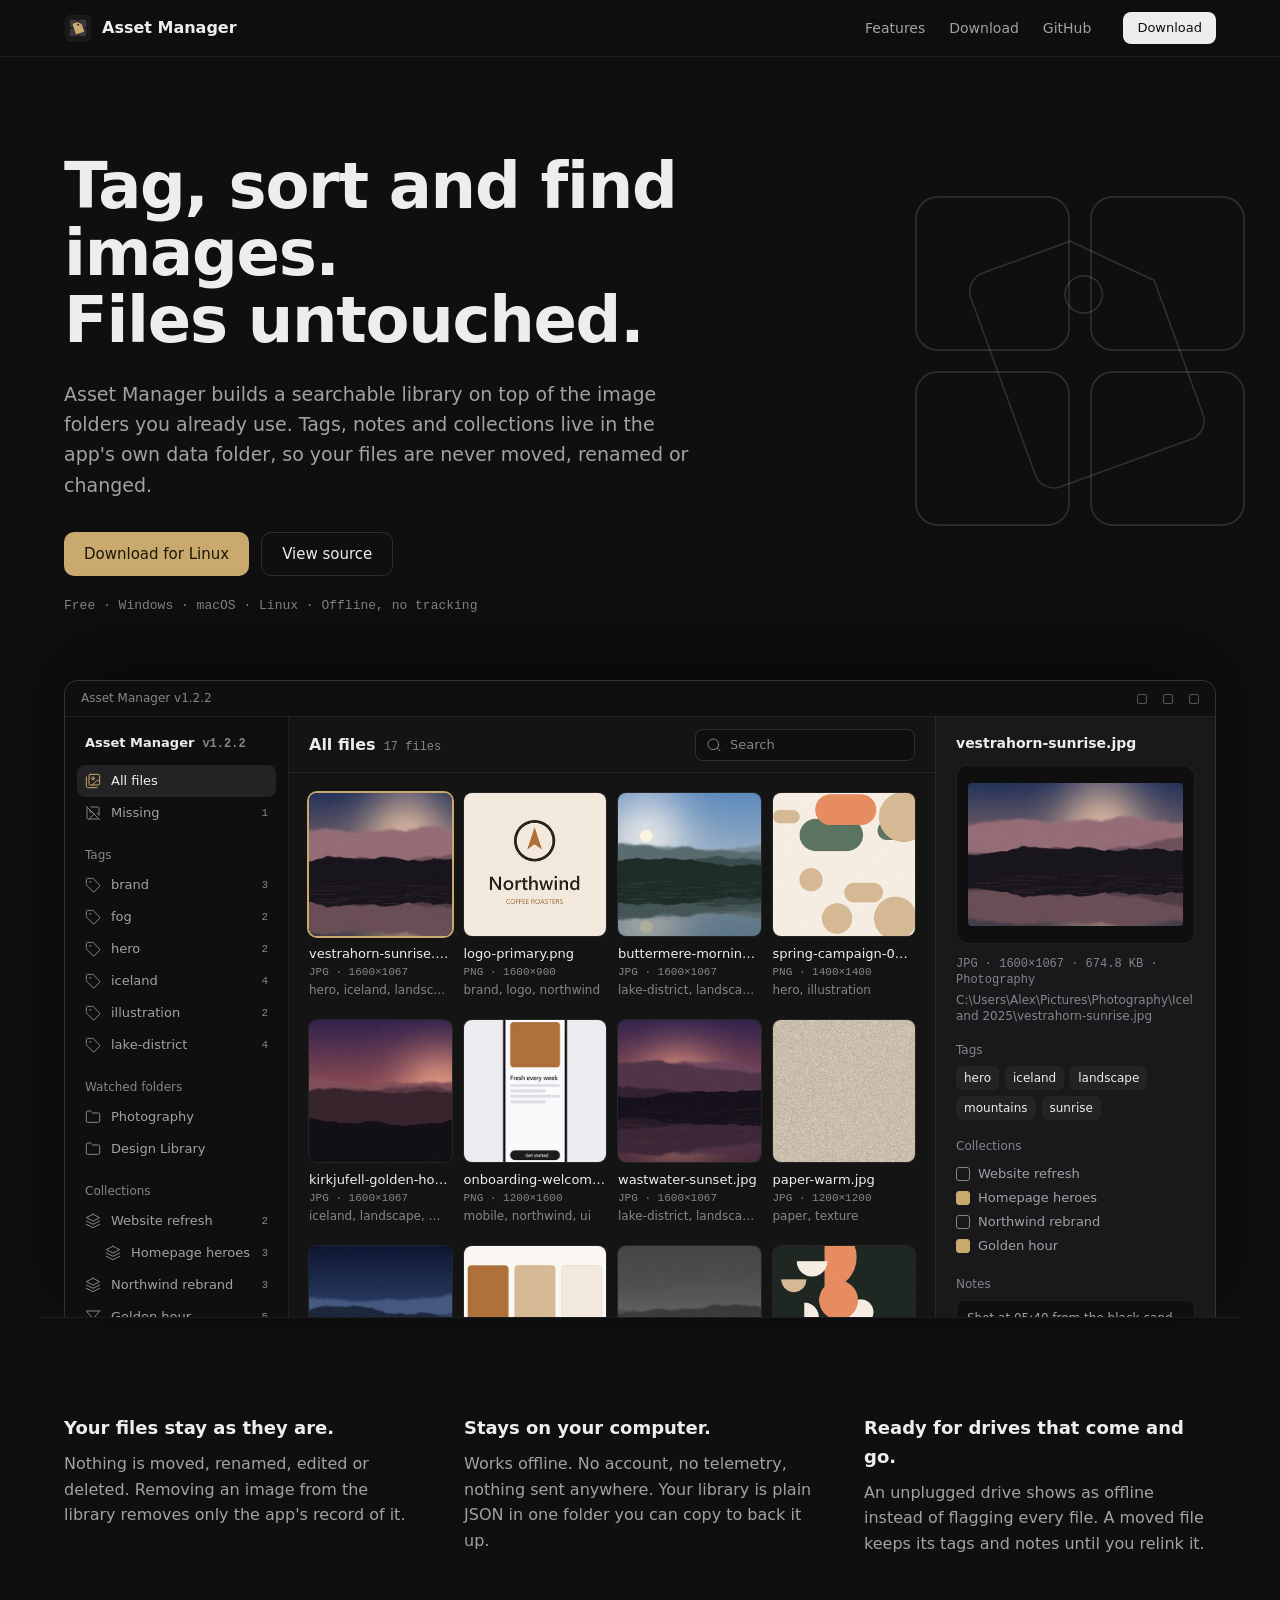
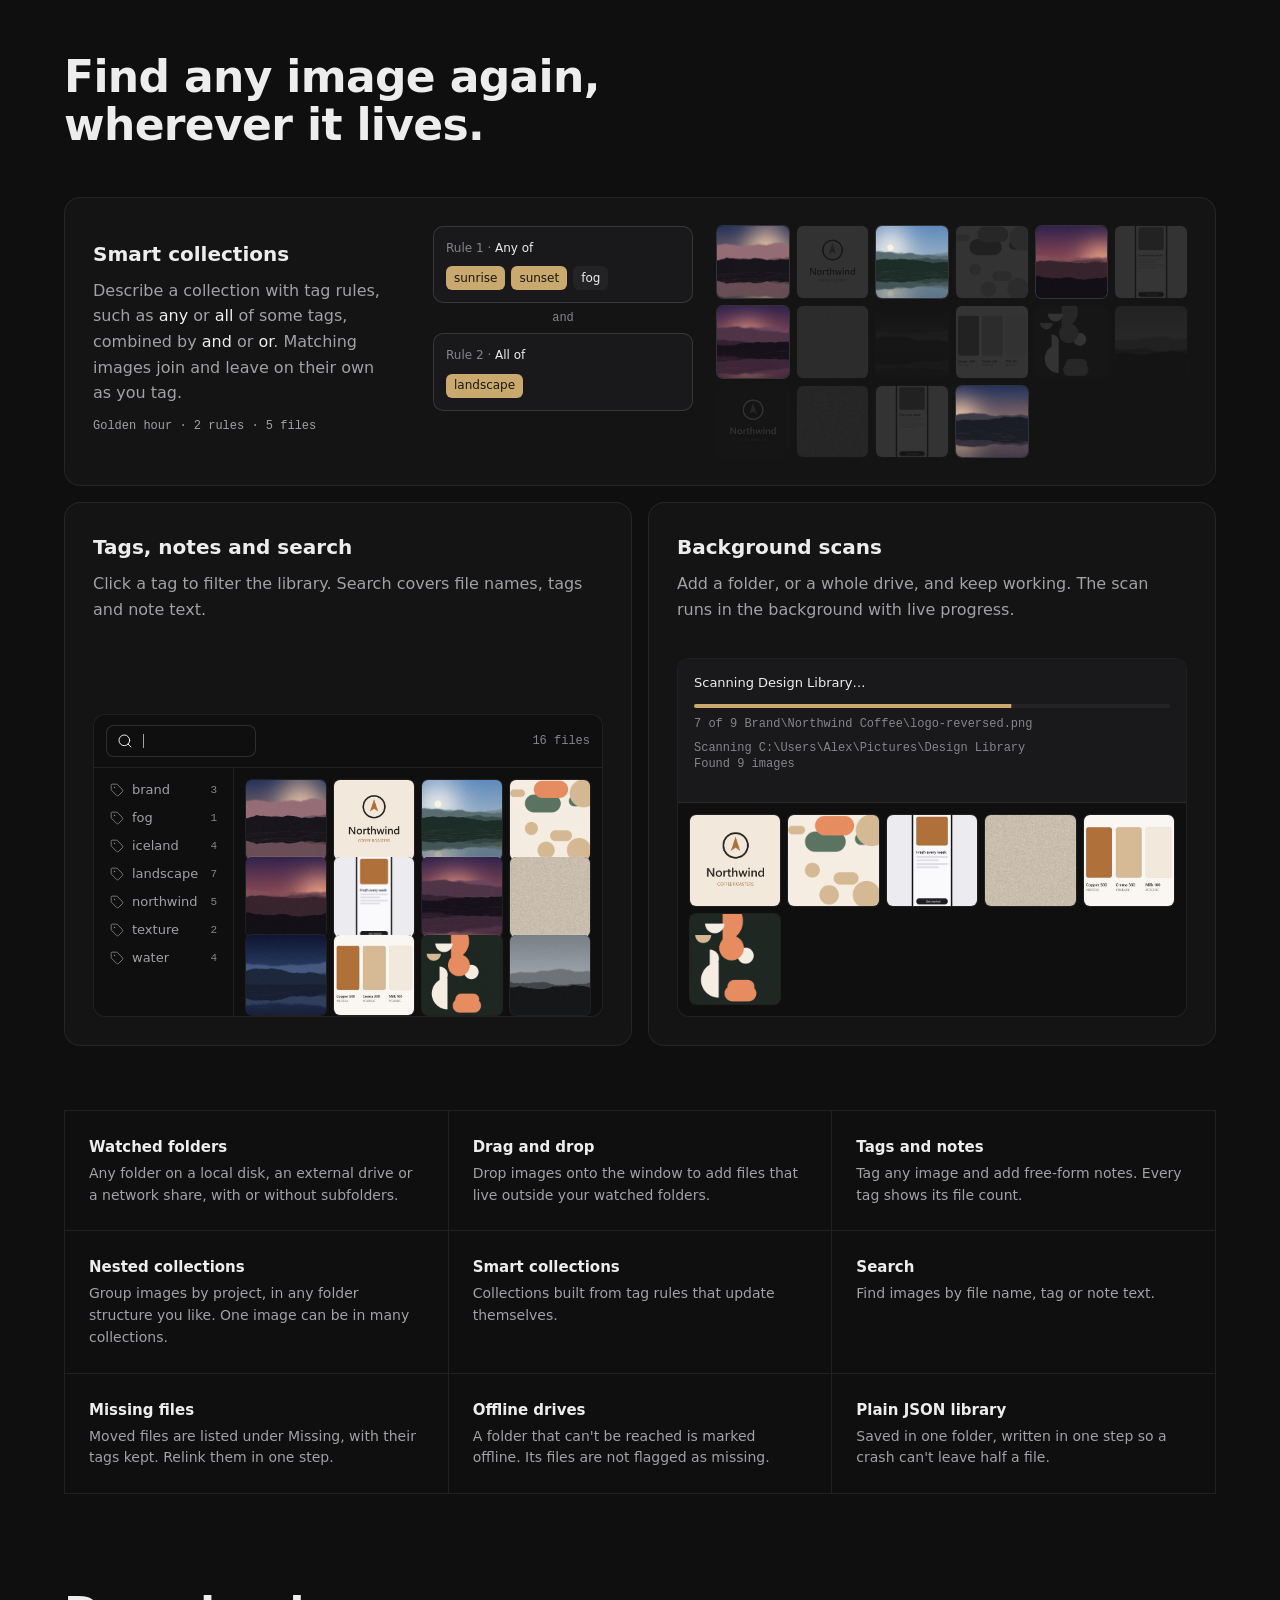
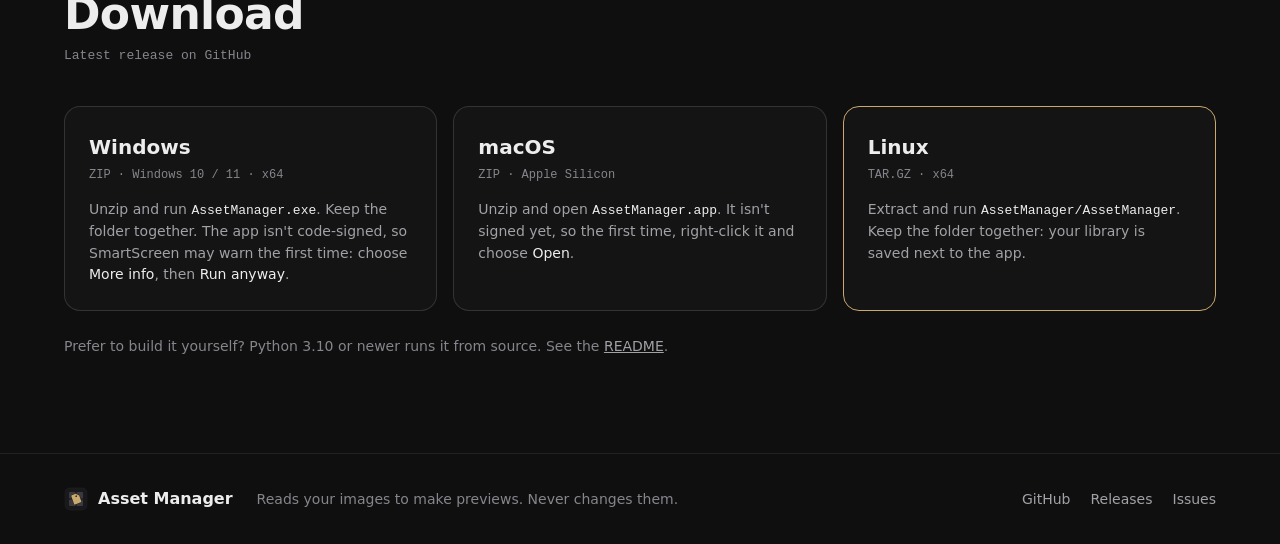
==== docs/index.html @ 504affd0 "Add GitHub Pages product site Add a responsive product page with interactive app previews and releas" ====
<!-- Asset Manager product page, served by GitHub Pages from docs/. -->
<!doctype html>
<html lang="en">
<head>
  <meta charset="utf-8">
  <meta name="viewport" content="width=device-width, initial-scale=1">
  <title>Asset Manager · Tag, sort and find images. Files untouched.</title>
  <meta name="description" content="A free desktop app for Windows, macOS and Linux that adds tags, notes and collections to the image folders you already use, without moving, renaming or changing a file.">
  <meta name="theme-color" content="#0f0f10">
  <meta name="color-scheme" content="dark">
  <link rel="icon" href="icon.svg" type="image/svg+xml">
  <link rel="apple-touch-icon" href="apple-touch-icon.png">
  <meta property="og:type" content="website">
  <meta property="og:title" content="Asset Manager">
  <meta property="og:description" content="Tag, sort and find images. Files untouched.">
  <meta property="og:url" content="https://tariqmk.github.io/Asset-Manager/">
  <meta property="og:image" content="https://tariqmk.github.io/Asset-Manager/social-card.png">
  <meta property="og:image:width" content="1280">
  <meta property="og:image:height" content="640">
  <meta name="twitter:card" content="summary_large_image">
  <meta name="twitter:title" content="Asset Manager">
  <meta name="twitter:description" content="Tag, sort and find images. Files untouched.">
  <meta name="twitter:image" content="https://tariqmk.github.io/Asset-Manager/social-card.png">
  <link rel="stylesheet" href="style.css">
</head>
<body>
  <header class="nav">
    <div class="nav-inner">
      <a class="nav-brand" href="#top"><img src="icon.svg" alt="" width="28" height="28">Asset Manager</a>
      <nav class="nav-links" aria-label="Page">
        <a href="#features">Features</a>
        <a href="#download">Download</a>
        <a href="https://github.com/TariqMK/Asset-Manager">GitHub</a>
      </nav>
      <a class="btn btn-small" href="https://github.com/TariqMK/Asset-Manager/releases/latest" data-download>Download</a>
    </div>
  </header>

  <main id="top">
    <section class="hero">
      <svg class="motif" viewBox="0 0 1024 1024" aria-hidden="true">
        <rect x="212" y="212" width="280" height="280" rx="40"/>
        <rect x="532" y="212" width="280" height="280" rx="40"/>
        <rect x="212" y="532" width="280" height="280" rx="40"/>
        <rect x="532" y="532" width="280" height="280" rx="40"/>
        <path transform="rotate(-20 512 512)" d="M400 300 h170 l120 120 v260 a36 36 0 0 1 -36 36 h-254 a36 36 0 0 1 -36 -36 v-344 a36 36 0 0 1 36 -36z"/>
        <circle transform="rotate(-20 512 512)" cx="560" cy="400" r="34"/>
      </svg>
      <div class="hero-text">
        <h1>Tag, sort and find images.<br>Files untouched.</h1>
        <p class="lede">Asset Manager builds a searchable library on top of the image folders you already use. Tags, notes and collections live in the app's own data folder, so your files are never moved, renamed or changed.</p>
        <div class="actions">
          <a class="btn btn-primary" href="https://github.com/TariqMK/Asset-Manager/releases/latest" id="hero-download" data-download>Download</a>
          <a class="btn btn-ghost" href="https://github.com/TariqMK/Asset-Manager">View source</a>
        </div>
        <p class="meta" id="hero-meta">Free · Windows · macOS · Linux · Offline, no tracking</p>
      </div>

      <div class="window" aria-label="Preview of the Asset Manager window" role="img">
        <div class="titlebar"><span>Asset Manager v1.2.2</span><span class="controls"><i></i><i></i><i></i></span></div>
        <div class="app">
          <aside class="app-sidebar" id="hero-sidebar"></aside>
          <div class="app-main">
            <div class="app-toolbar">
              <div class="app-heading"><b>All files</b><span class="cat" id="hero-count">17 files</span></div>
              <div class="app-search"><svg class="ico"><use href="#i-search"/></svg>Search</div>
            </div>
            <div class="app-grid" id="hero-grid"></div>
          </div>
          <aside class="app-inspector" id="hero-inspector"></aside>
        </div>
      </div>
    </section>

    <section class="principles" aria-label="Principles">
      <div class="principle">
        <h3>Your files stay as they are.</h3>
        <p>Nothing is moved, renamed, edited or deleted. Removing an image from the library removes only the app's record of it.</p>
      </div>
      <div class="principle">
        <h3>Stays on your computer.</h3>
        <p>Works offline. No account, no telemetry, nothing sent anywhere. Your library is plain JSON in one folder you can copy to back it up.</p>
      </div>
      <div class="principle">
        <h3>Ready for drives that come and go.</h3>
        <p>An unplugged drive shows as offline instead of flagging every file. A moved file keeps its tags and notes until you relink it.</p>
      </div>
    </section>

    <section class="features" id="features">
      <h2>Find any image again,<br>wherever it lives.</h2>

      <div class="panels">
        <article class="panel panel-wide">
          <div class="panel-text">
            <h3>Smart collections</h3>
            <p>Describe a collection with tag rules, such as <em>any</em> or <em>all</em> of some tags, combined by <em>and</em> or <em>or</em>. Matching images join and leave on their own as you tag.</p>
            <p class="cat" id="smart-meta">2 rules · 5 files</p>
          </div>
          <div class="smart">
            <div class="rules" id="smart-rules"></div>
            <div class="mini-grid smart-grid" id="smart-grid"></div>
          </div>
        </article>

        <article class="panel">
          <div class="panel-text">
            <h3>Tags, notes and search</h3>
            <p>Click a tag to filter the library. Search covers file names, tags and note text.</p>
          </div>
          <div class="filter-demo">
            <div class="filter-bar">
              <div class="app-search" id="filter-search"><svg class="ico"><use href="#i-search"/></svg><span id="filter-query"></span><span class="caret"></span></div>
              <span class="chip" id="filter-chip" hidden></span>
              <span class="cat" id="filter-count">16 files</span>
            </div>
            <div class="filter-body">
              <ul class="filter-tags" id="filter-tags"></ul>
              <div class="mini-grid filter-grid" id="filter-grid"></div>
            </div>
          </div>
        </article>

        <article class="panel">
          <div class="panel-text">
            <h3>Background scans</h3>
            <p>Add a folder, or a whole drive, and keep working. The scan runs in the background with live progress.</p>
          </div>
          <div class="scan-demo">
            <div class="scan-log">
              <div class="scan-title" id="scan-title">Scanning Design Library…</div>
              <div class="scan-bar"><span id="scan-fill"></span></div>
              <div class="cat scan-progress" id="scan-progress"></div>
              <pre class="cat scan-lines" id="scan-lines"></pre>
            </div>
            <div class="mini-grid scan-grid" id="scan-grid"></div>
          </div>
        </article>
      </div>

      <div class="feature-grid">
        <div><h4>Watched folders</h4><p>Any folder on a local disk, an external drive or a network share, with or without subfolders.</p></div>
        <div><h4>Drag and drop</h4><p>Drop images onto the window to add files that live outside your watched folders.</p></div>
        <div><h4>Tags and notes</h4><p>Tag any image and add free-form notes. Every tag shows its file count.</p></div>
        <div><h4>Nested collections</h4><p>Group images by project, in any folder structure you like. One image can be in many collections.</p></div>
        <div><h4>Smart collections</h4><p>Collections built from tag rules that update themselves.</p></div>
        <div><h4>Search</h4><p>Find images by file name, tag or note text.</p></div>
        <div><h4>Missing files</h4><p>Moved files are listed under Missing, with their tags kept. Relink them in one step.</p></div>
        <div><h4>Offline drives</h4><p>A folder that can't be reached is marked offline. Its files are not flagged as missing.</p></div>
        <div><h4>Plain JSON library</h4><p>Saved in one folder, written in one step so a crash can't leave half a file.</p></div>
      </div>
    </section>

    <section class="download" id="download">
      <h2>Download</h2>
      <p class="meta" id="download-meta">Latest release on GitHub</p>
      <div class="cards">
        <a class="card" data-os="windows" href="https://github.com/TariqMK/Asset-Manager/releases/latest">
          <h3>Windows</h3>
          <p class="cat" data-size>ZIP · Windows 10 / 11 · x64</p>
          <p>Unzip and run <code>AssetManager.exe</code>. Keep the folder together. The app isn't code-signed, so SmartScreen may warn the first time: choose <b>More info</b>, then <b>Run anyway</b>.</p>
        </a>
        <a class="card" data-os="macos" href="https://github.com/TariqMK/Asset-Manager/releases/latest">
          <h3>macOS</h3>
          <p class="cat" data-size>ZIP · Apple Silicon</p>
          <p>Unzip and open <code>AssetManager.app</code>. It isn't signed yet, so the first time, right-click it and choose <b>Open</b>.</p>
        </a>
        <a class="card" data-os="linux" href="https://github.com/TariqMK/Asset-Manager/releases/latest">
          <h3>Linux</h3>
          <p class="cat" data-size>TAR.GZ · x64</p>
          <p>Extract and run <code>AssetManager/AssetManager</code>. Keep the folder together: your library is saved next to the app.</p>
        </a>
      </div>
      <p class="fine">Prefer to build it yourself? Python 3.10 or newer runs it from source. See the <a href="https://github.com/TariqMK/Asset-Manager#for-developers">README</a>.</p>
    </section>
  </main>

  <footer class="footer">
    <div class="footer-inner">
      <span class="nav-brand"><img src="icon.svg" alt="" width="24" height="24">Asset Manager</span>
      <p>Reads your images to make previews. Never changes them.</p>
      <nav aria-label="Project links">
        <a href="https://github.com/TariqMK/Asset-Manager">GitHub</a>
        <a href="https://github.com/TariqMK/Asset-Manager/releases">Releases</a>
        <a href="https://github.com/TariqMK/Asset-Manager/issues">Issues</a>
      </nav>
    </div>
  </footer>

  <!-- Lucide icons (lucide.dev, ISC licence), the same set the app uses. -->
  <svg width="0" height="0" style="position:absolute" aria-hidden="true">
    <symbol id="i-images" viewBox="0 0 24 24"><path d="M18 22H4a2 2 0 0 1-2-2V6"/><path d="m22 13-1.296-1.296a2.41 2.41 0 0 0-3.408 0L11 18"/><circle cx="12" cy="8" r="2"/><rect width="16" height="16" x="6" y="2" rx="2"/></symbol>
    <symbol id="i-image-off" viewBox="0 0 24 24"><line x1="2" x2="22" y1="2" y2="22"/><path d="M10.41 10.41a2 2 0 1 1-2.83-2.83"/><line x1="13.5" x2="6" y1="13.5" y2="21"/><line x1="18" x2="21" y1="12" y2="15"/><path d="M3.59 3.59A1.99 1.99 0 0 0 3 5v14a2 2 0 0 0 2 2h14c.55 0 1.052-.22 1.41-.59"/><path d="M21 15V5a2 2 0 0 0-2-2H9"/></symbol>
    <symbol id="i-tag" viewBox="0 0 24 24"><path d="M12.586 2.586A2 2 0 0 0 11.172 2H4a2 2 0 0 0-2 2v7.172a2 2 0 0 0 .586 1.414l8.704 8.704a2.426 2.426 0 0 0 3.42 0l6.58-6.58a2.426 2.426 0 0 0 0-3.42z"/><circle cx="7.5" cy="7.5" r=".5"/></symbol>
    <symbol id="i-folder" viewBox="0 0 24 24"><path d="M20 20a2 2 0 0 0 2-2V8a2 2 0 0 0-2-2h-7.9a2 2 0 0 1-1.69-.9L9.6 3.9A2 2 0 0 0 7.93 3H4a2 2 0 0 0-2 2v13a2 2 0 0 0 2 2Z"/></symbol>
    <symbol id="i-layers" viewBox="0 0 24 24"><polygon points="12 2 2 7 12 12 22 7 12 2"/><polyline points="2 17 12 22 22 17"/><polyline points="2 12 12 17 22 12"/></symbol>
    <symbol id="i-filter" viewBox="0 0 24 24"><polygon points="22 3 2 3 10 12.46 10 19 14 21 14 12.46 22 3"/></symbol>
    <symbol id="i-search" viewBox="0 0 24 24"><circle cx="11" cy="11" r="8"/><path d="m21 21-4.3-4.3"/></symbol>
    <symbol id="i-alert" viewBox="0 0 24 24"><path d="m21.73 18-8-14a2 2 0 0 0-3.48 0l-8 14A2 2 0 0 0 4 21h16a2 2 0 0 0 1.73-3"/><path d="M12 9v4"/><path d="M12 17h.01"/></symbol>
  </svg>
  <script src="app.js"></script>
</body>
</html>
---- docs/style.css ----
/* Styles for the Asset Manager product page: the app's graphite palette, one brass accent, a 4 px grid. */
:root {
  --bg-deep: #0f0f10;
  --bg: #141415;
  --surface: #19191b;
  --raised: #232325;
  --hairline: rgba(237, 237, 237, 0.08);
  --hairline-strong: rgba(237, 237, 237, 0.14);
  --text: #ededed;
  --text-2: #a1a1a6;
  --text-3: #85858b;
  --accent: #c9a96e;
  --accent-ink: #1a1608;
  --negative: #e5484d;
  --font: "Segoe UI Variable Text", "Segoe UI", -apple-system, BlinkMacSystemFont, system-ui, sans-serif;
  --display: "Segoe UI Variable Display", "Segoe UI", -apple-system, BlinkMacSystemFont, system-ui, sans-serif;
  --mono: "Cascadia Mono", "SF Mono", ui-monospace, Menlo, Consolas, monospace;
  --ease: cubic-bezier(0.22, 1, 0.36, 1);
  --page: 1200px;
}

* { box-sizing: border-box; }
html { scroll-behavior: smooth; scroll-padding-top: 72px; }
body {
  margin: 0;
  background: var(--bg-deep);
  color: var(--text);
  font: 16px/1.6 var(--font);
  -webkit-font-smoothing: antialiased;
  overflow-x: hidden;
}
a { color: inherit; }
img { display: block; }
code { font: 13px var(--mono); color: var(--text); }
[hidden] { display: none !important; }

.cat {
  font-family: var(--mono);
  font-size: 12px;
  line-height: 16px;
  color: var(--text-3);
  font-variant-numeric: tabular-nums;
}
.meta { font: 13px/20px var(--mono); color: var(--text-3); margin: 0; }
.ico { width: 16px; height: 16px; flex: none; fill: none; stroke: currentColor; stroke-width: 1.5; stroke-linecap: round; stroke-linejoin: round; }

/* ---------------------------------------------------------- buttons */
.btn {
  display: inline-flex;
  align-items: center;
  height: 44px;
  padding: 0 20px;
  border-radius: 10px;
  font-weight: 500;
  font-size: 15px;
  text-decoration: none;
  transition: background-color 140ms var(--ease), border-color 140ms var(--ease), transform 140ms var(--ease);
}
.btn:active { transform: scale(0.98); }
.btn-primary { background: var(--accent); color: var(--accent-ink); }
.btn-primary:hover { background: #d4b77f; }
.btn-ghost { border: 1px solid var(--hairline-strong); color: var(--text); }
.btn-ghost:hover { background: var(--raised); }
.btn-small { height: 32px; padding: 0 14px; font-size: 13px; border-radius: 8px; background: var(--text); color: var(--bg-deep); }
.btn-small:hover { background: #fff; }
a:focus-visible, .btn:focus-visible { outline: 2px solid var(--accent); outline-offset: 2px; }

/* ---------------------------------------------------------- navigation */
.nav {
  position: sticky;
  top: 0;
  z-index: 10;
  background: rgba(15, 15, 16, 0.8);
  -webkit-backdrop-filter: saturate(140%) blur(12px);
  backdrop-filter: saturate(140%) blur(12px);
  border-bottom: 1px solid var(--hairline);
}
.nav-inner { max-width: var(--page); margin: 0 auto; padding: 0 24px; height: 56px; display: flex; align-items: center; gap: 32px; }
.nav-brand { display: inline-flex; align-items: center; gap: 10px; font-weight: 600; text-decoration: none; }
.nav-links { display: flex; gap: 24px; margin-left: auto; }
.nav-links a { color: var(--text-2); text-decoration: none; font-size: 14px; }
.nav-links a:hover { color: var(--text); }

/* ---------------------------------------------------------- hero */
.hero { position: relative; max-width: var(--page); margin: 0 auto; padding: 96px 24px 0; }
.motif {
  position: absolute;
  top: 24px;
  right: -120px;
  width: 560px;
  height: 560px;
  fill: none;
  stroke: var(--hairline-strong);
  stroke-width: 3;
  pointer-events: none;
}
.hero-text { position: relative; max-width: 760px; }
h1 {
  font-family: var(--display);
  font-size: 64px;
  line-height: 1.05;
  font-weight: 600;
  letter-spacing: -0.02em;
  margin: 0 0 24px;
}
.lede { font-size: 19px; color: var(--text-2); margin: 0 0 32px; max-width: 640px; }
.actions { display: flex; flex-wrap: wrap; gap: 12px; margin-bottom: 20px; }

/* ---------------------------------------------------------- app window (hero preview) */
.window {
  position: relative;
  margin-top: 64px;
  border: 1px solid var(--hairline-strong);
  border-bottom: 0;
  border-radius: 14px 14px 0 0;
  background: var(--bg);
  overflow: hidden;
  box-shadow: 0 -24px 80px rgba(0, 0, 0, 0.45);
}
.titlebar {
  height: 36px;
  display: flex;
  align-items: center;
  justify-content: space-between;
  padding: 0 16px;
  font-size: 12px;
  color: var(--text-3);
  background: var(--bg-deep);
  border-bottom: 1px solid var(--hairline);
}
.controls { display: flex; gap: 16px; }
.controls i { width: 10px; height: 10px; border: 1px solid var(--text-3); border-radius: 2px; opacity: 0.6; }
.app { display: flex; height: 600px; font-size: 13px; line-height: 20px; }

.app-sidebar { width: 224px; flex: none; background: var(--bg-deep); border-right: 1px solid var(--hairline); padding: 16px 12px; overflow: hidden; }
.app-brand { display: flex; align-items: baseline; gap: 8px; padding: 0 8px 12px; font-weight: 600; }
.side-label { padding: 16px 8px 4px; color: var(--text-3); font-size: 12px; }
.side-row { display: flex; align-items: center; gap: 10px; height: 32px; padding: 0 8px; border-radius: 8px; color: var(--text-2); }
.side-row .ico { color: var(--text-3); }
.side-row .n { margin-left: auto; font: 11px var(--mono); color: var(--text-3); }
.side-row.active { background: var(--raised); color: var(--text); }
.side-row.active .ico { color: var(--accent); }
.side-row.sub { padding-left: 28px; }

.app-main { flex: 1; min-width: 0; display: flex; flex-direction: column; }
.app-toolbar { display: flex; align-items: center; gap: 12px; height: 56px; padding: 0 20px; border-bottom: 1px solid var(--hairline); }
.app-heading { display: flex; align-items: baseline; gap: 8px; margin-right: auto; }
.app-heading b { font-size: 16px; font-weight: 600; }
.app-search {
  display: flex;
  align-items: center;
  gap: 8px;
  width: 220px;
  height: 32px;
  padding: 0 10px;
  border-radius: 8px;
  border: 1px solid var(--hairline-strong);
  background: var(--bg-deep);
  color: var(--text-3);
  font-size: 13px;
  min-width: 0;
}
.app-grid {
  flex: 1;
  display: grid;
  grid-template-columns: repeat(4, minmax(0, 1fr));
  gap: 20px 12px;
  padding: 20px;
  align-content: start;
  overflow: hidden;
}

.thumb { min-width: 0; }
.thumb-img { position: relative; aspect-ratio: 1; border-radius: 8px; overflow: hidden; background: var(--surface); box-shadow: 0 0 0 1px var(--hairline); }
.thumb-img img { width: 100%; height: 100%; object-fit: cover; }
.thumb.selected .thumb-img { box-shadow: 0 0 0 2px var(--accent); }
.thumb.missing img { filter: grayscale(1) brightness(0.55); }
.badge-missing {
  position: absolute;
  left: 8px;
  bottom: 8px;
  display: inline-flex;
  align-items: center;
  gap: 4px;
  padding: 0 6px;
  height: 20px;
  border-radius: 4px;
  background: rgba(15, 15, 16, 0.85);
  color: var(--negative);
  font-size: 11px;
}
.badge-missing .ico { width: 12px; height: 12px; }
.thumb-name { margin-top: 8px; white-space: nowrap; overflow: hidden; text-overflow: ellipsis; }
.thumb .cat { font-size: 11px; white-space: nowrap; overflow: hidden; text-overflow: ellipsis; }
.thumb-tags { color: var(--text-3); font-size: 12px; white-space: nowrap; overflow: hidden; text-overflow: ellipsis; }

.app-inspector { width: 280px; flex: none; background: var(--surface); border-left: 1px solid var(--hairline); padding: 16px 20px; overflow: hidden; }
.insp-name { font-weight: 600; font-size: 14px; margin-bottom: 12px; white-space: nowrap; overflow: hidden; text-overflow: ellipsis; }
.insp-preview { aspect-ratio: 4 / 3; border-radius: 12px; background: var(--bg-deep); box-shadow: inset 0 0 0 1px var(--hairline); display: flex; align-items: center; justify-content: center; padding: 12px; }
.insp-preview img { max-width: 100%; max-height: 100%; border-radius: 4px; }
.insp-path { margin-top: 4px; font-size: 12px; line-height: 16px; color: var(--text-3); word-break: break-all; }
.insp-label { margin: 16px 0 6px; color: var(--text-3); font-size: 12px; }
.chips { display: flex; flex-wrap: wrap; gap: 6px; }
.chip { display: inline-flex; align-items: center; height: 24px; padding: 0 8px; border-radius: 6px; background: var(--raised); color: var(--text); font-size: 12px; white-space: nowrap; }
.check { display: flex; align-items: center; gap: 8px; height: 24px; color: var(--text-2); }
.check i { width: 14px; height: 14px; border-radius: 3px; border: 1px solid var(--text-3); flex: none; }
.check.on i { background: var(--accent); border-color: var(--accent); }
.insp-note { padding: 8px 10px; border-radius: 8px; background: var(--bg-deep); border: 1px solid var(--hairline); color: var(--text-2); font-size: 12px; line-height: 18px; min-height: 56px; }
.fade { animation: fade 320ms var(--ease); }
@keyframes fade { from { opacity: 0; transform: translateY(4px); } to { opacity: 1; transform: none; } }

/* ---------------------------------------------------------- principles */
.principles {
  max-width: var(--page);
  margin: 0 auto;
  padding: 96px 24px;
  display: grid;
  grid-template-columns: repeat(3, minmax(0, 1fr));
  gap: 48px;
  border-top: 1px solid var(--hairline);
}
.principle h3 { font-size: 18px; font-weight: 600; margin: 0 0 8px; }
.principle p { margin: 0; color: var(--text-2); }

/* ---------------------------------------------------------- features */
.features, .download { max-width: var(--page); margin: 0 auto; padding: 0 24px 96px; }
h2 { font-family: var(--display); font-size: 44px; line-height: 1.1; font-weight: 600; letter-spacing: -0.015em; margin: 0 0 48px; }
.panels { display: grid; grid-template-columns: repeat(2, minmax(0, 1fr)); gap: 16px; }
.panel { min-width: 0; background: var(--bg); border: 1px solid var(--hairline); border-radius: 16px; padding: 28px; display: flex; flex-direction: column; gap: 24px; }
.panel-wide { grid-column: 1 / -1; flex-direction: row; align-items: center; gap: 40px; }
.panel-wide .panel-text { flex: 0 0 300px; }
.panel h3 { font-size: 20px; font-weight: 600; margin: 0 0 8px; }
.panel p { color: var(--text-2); margin: 0 0 12px; }
.panel em { font-style: normal; color: var(--text); }

.mini-grid { display: grid; gap: 8px; min-width: 0; }
.mini-grid .tile { position: relative; aspect-ratio: 1; border-radius: 6px; overflow: hidden; background: var(--surface); box-shadow: 0 0 0 1px var(--hairline); transition: opacity 360ms var(--ease), filter 360ms var(--ease); }
.mini-grid .tile img { width: 100%; height: 100%; object-fit: cover; }

/* smart collections */
.smart { flex: 1; min-width: 0; display: grid; grid-template-columns: minmax(0, 260px) minmax(0, 1fr); gap: 24px; align-items: start; }
.rules { display: flex; flex-direction: column; gap: 8px; }
.rule { border: 1px solid var(--hairline-strong); border-radius: 10px; padding: 12px; background: var(--surface); transition: opacity 240ms var(--ease); }
.rule-head { font-size: 12px; color: var(--text-3); margin-bottom: 8px; }
.rule-head b { color: var(--text); font-weight: 500; }
.rule .chip { transition: background-color 240ms var(--ease), color 240ms var(--ease); }
.rule .chip.on { background: var(--accent); color: var(--accent-ink); }
.combine { align-self: center; font: 12px var(--mono); color: var(--text-3); }
.rule.entering { animation: fade 320ms var(--ease); }
.smart-grid { grid-template-columns: repeat(6, minmax(0, 1fr)); }
.smart-grid .tile.out { opacity: 0.14; filter: grayscale(1); }
.smart-grid .tile.in { box-shadow: 0 0 0 1px var(--hairline-strong); }

/* tag filter */
.filter-demo, .scan-demo { margin-top: auto; border: 1px solid var(--hairline); border-radius: 12px; background: var(--bg-deep); overflow: hidden; }
.filter-bar { display: flex; align-items: center; gap: 8px; padding: 10px 12px; border-bottom: 1px solid var(--hairline); min-width: 0; }
.filter-bar .app-search { width: 150px; color: var(--text); }
.filter-bar .cat { margin-left: auto; white-space: nowrap; }
.caret { width: 1px; height: 14px; background: var(--text-2); margin-left: -6px; animation: blink 1s steps(1) infinite; }
@keyframes blink { 50% { opacity: 0; } }
.filter-body { display: flex; height: 248px; }
.filter-tags { list-style: none; margin: 0; padding: 8px; width: 140px; flex: none; border-right: 1px solid var(--hairline); font-size: 13px; }
.filter-tags li { display: flex; align-items: center; gap: 8px; height: 28px; padding: 0 8px; border-radius: 6px; color: var(--text-2); transition: background-color 200ms var(--ease); }
.filter-tags li .ico { width: 14px; height: 14px; color: var(--text-3); }
.filter-tags li .n { margin-left: auto; font: 11px var(--mono); color: var(--text-3); }
.filter-tags li.active { background: var(--raised); color: var(--text); }
.filter-tags li.active .ico { color: var(--accent); }
.filter-grid { flex: 1; padding: 12px; grid-template-columns: repeat(4, minmax(0, 1fr)); align-content: start; overflow: hidden; }
.filter-grid .tile { animation: fade 320ms var(--ease); }

/* background scan */
.scan-demo { display: grid; grid-template-columns: minmax(0, 1fr); }
.scan-log { padding: 14px 16px; border-bottom: 1px solid var(--hairline); background: var(--surface); }
.scan-title { font-weight: 500; font-size: 13px; margin-bottom: 10px; }
.scan-bar { height: 4px; border-radius: 2px; background: var(--raised); overflow: hidden; }
.scan-bar span { display: block; height: 100%; background: var(--accent); transform-origin: left; transform: scaleX(0); transition: transform 300ms linear; }
.scan-progress { margin-top: 8px; white-space: nowrap; overflow: hidden; text-overflow: ellipsis; min-height: 16px; }
.scan-lines { margin: 8px 0 0; white-space: pre-wrap; word-break: break-all; min-height: 48px; }
.scan-grid { padding: 12px; grid-template-columns: repeat(5, minmax(0, 1fr)); min-height: 140px; align-content: start; }
.scan-grid .tile { animation: fade 320ms var(--ease); }

/* feature grid: hairline cells, no gaps */
.feature-grid {
  display: grid;
  grid-template-columns: repeat(3, minmax(0, 1fr));
  margin-top: 64px;
  border-top: 1px solid var(--hairline);
  border-left: 1px solid var(--hairline);
}
.feature-grid > div { min-width: 0; padding: 24px; border-right: 1px solid var(--hairline); border-bottom: 1px solid var(--hairline); }
.feature-grid h4 { margin: 0 0 4px; font-size: 15px; font-weight: 600; }
.feature-grid p { margin: 0; color: var(--text-2); font-size: 14px; line-height: 1.55; }

/* ---------------------------------------------------------- download */
.download h2 { margin-bottom: 8px; }
.download > .meta { margin-bottom: 40px; }
.cards { display: grid; grid-template-columns: repeat(3, minmax(0, 1fr)); gap: 16px; }
.card {
  min-width: 0;
  display: block;
  padding: 24px;
  border-radius: 16px;
  border: 1px solid var(--hairline-strong);
  background: var(--bg);
  text-decoration: none;
  transition: background-color 140ms var(--ease), border-color 140ms var(--ease);
}
.card:hover { background: var(--surface); }
.card.mine { border-color: var(--accent); }
.card h3 { margin: 0 0 4px; font-size: 20px; font-weight: 600; }
.card .cat { margin: 0 0 16px; }
.card p:last-child { margin: 0; color: var(--text-2); font-size: 14px; line-height: 1.55; }
.card p b { color: var(--text); font-weight: 500; }
.fine { margin: 24px 0 0; color: var(--text-3); font-size: 14px; }
.fine a { color: var(--text-2); }

/* ---------------------------------------------------------- footer */
.footer { border-top: 1px solid var(--hairline); }
.footer-inner { max-width: var(--page); margin: 0 auto; padding: 32px 24px; display: flex; align-items: center; gap: 24px; flex-wrap: wrap; }
.footer p { margin: 0; color: var(--text-3); font-size: 14px; }
.footer nav { margin-left: auto; display: flex; gap: 20px; }
.footer nav a { color: var(--text-2); text-decoration: none; font-size: 14px; }
.footer nav a:hover { color: var(--text); }

/* ---------------------------------------------------------- responsive */
@media (max-width: 1100px) {
  .app-inspector { display: none; }
  .panel-wide { flex-direction: column; align-items: stretch; }
  .panel-wide .panel-text { flex: none; }
}
@media (max-width: 900px) {
  .panels, .cards { grid-template-columns: minmax(0, 1fr); }
  .principles { grid-template-columns: minmax(0, 1fr); gap: 32px; padding: 64px 24px; }
  .feature-grid { grid-template-columns: minmax(0, 1fr); }
  .motif { width: 380px; height: 380px; right: -140px; }
}
@media (max-width: 720px) {
  .nav-links { display: none; }
  .motif { display: none; }
  .nav-inner { justify-content: space-between; padding: 0 16px; }
  .hero { padding: 56px 16px 0; }
  h1 { font-size: 40px; }
  h2 { font-size: 32px; margin-bottom: 32px; }
  .lede { font-size: 17px; }
  .features, .download { padding: 0 16px 64px; }
  .principles { padding: 56px 16px; }
  .window { margin-top: 40px; }
  .app { height: 420px; }
  .app-sidebar { display: none; }
  .app-search { display: none; }
  .app-grid { grid-template-columns: repeat(2, minmax(0, 1fr)); padding: 16px; }
  .panel { padding: 20px; }
  .smart { grid-template-columns: minmax(0, 1fr); }
  .smart-grid { grid-template-columns: repeat(4, minmax(0, 1fr)); }
  .filter-tags { display: none; }
  .filter-grid { grid-template-columns: repeat(3, minmax(0, 1fr)); }
  .filter-bar .app-search { display: flex; width: 130px; }
  .scan-grid { grid-template-columns: repeat(4, minmax(0, 1fr)); }
  .footer-inner { padding: 32px 16px; }
  .footer nav { margin-left: 0; }
}

@media (prefers-reduced-motion: reduce) {
  html { scroll-behavior: auto; }
  *, *::before, *::after { animation: none !important; transition: none !important; }
}
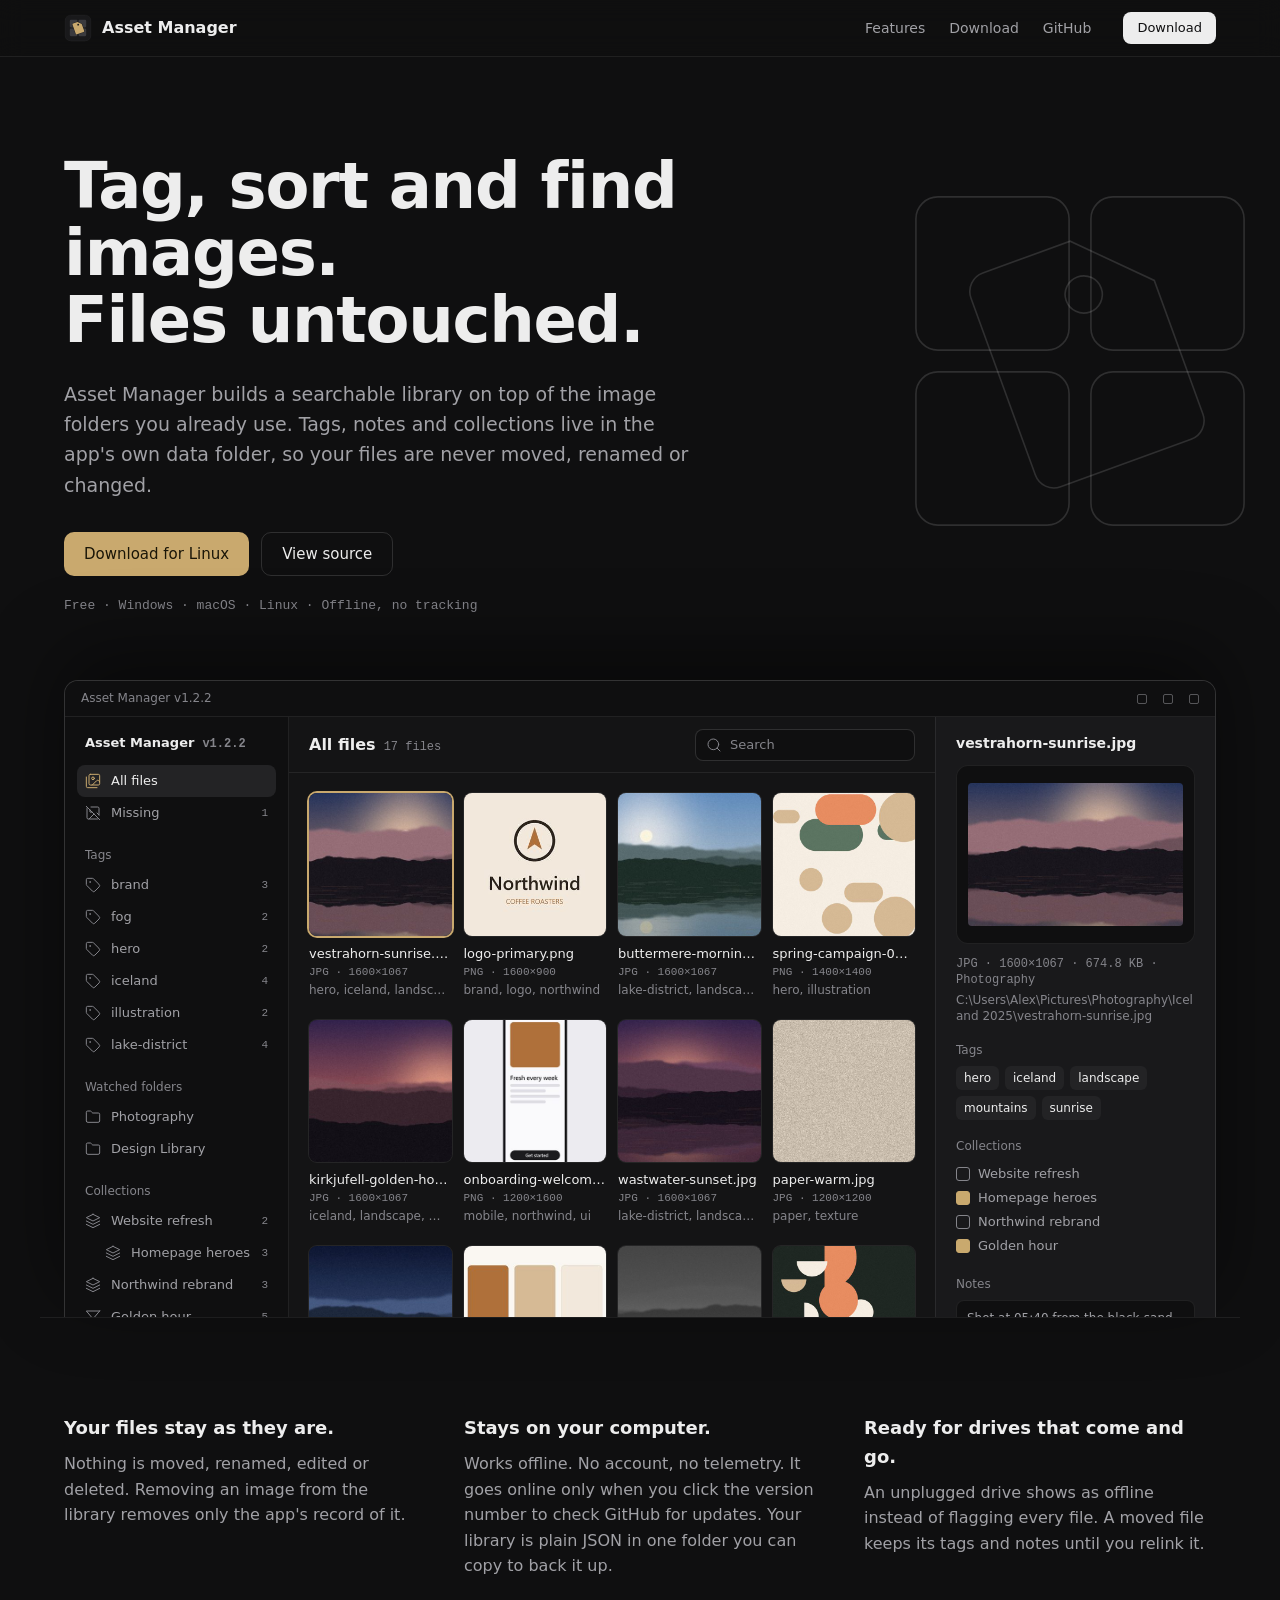
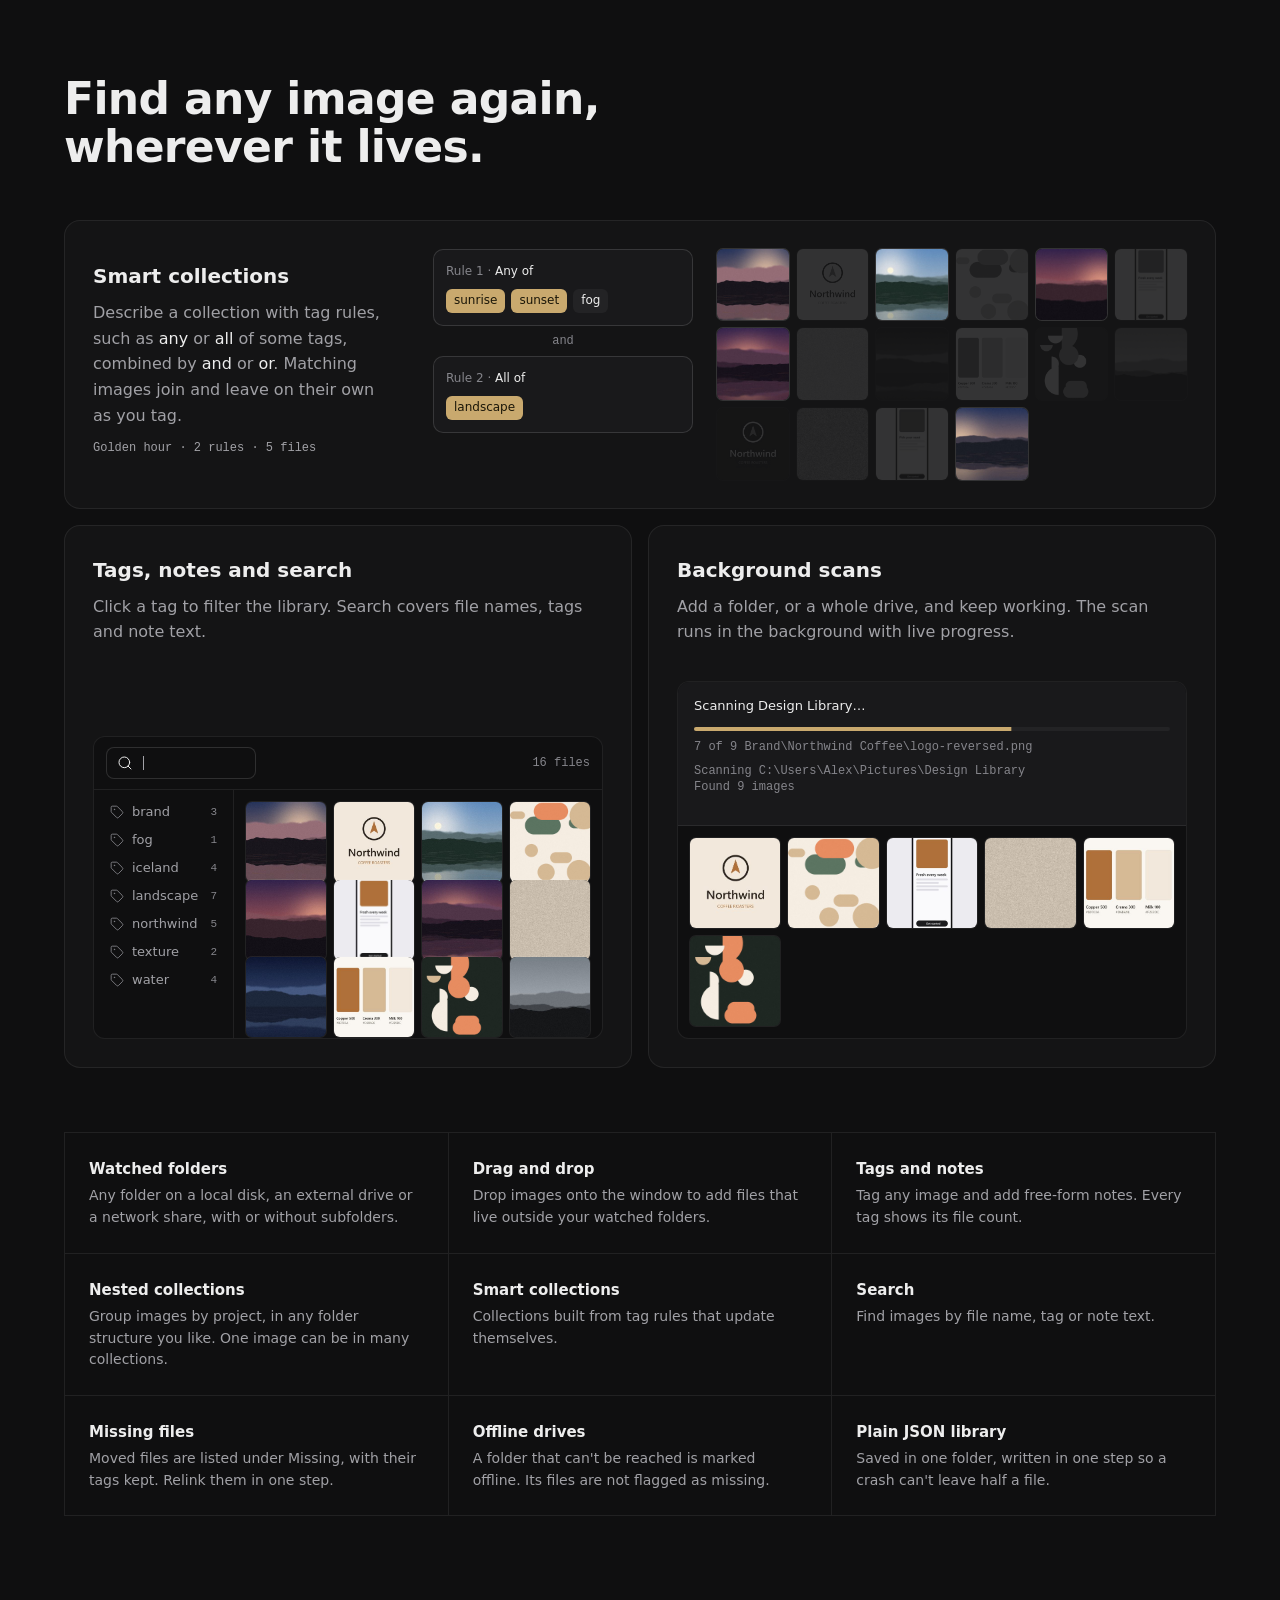
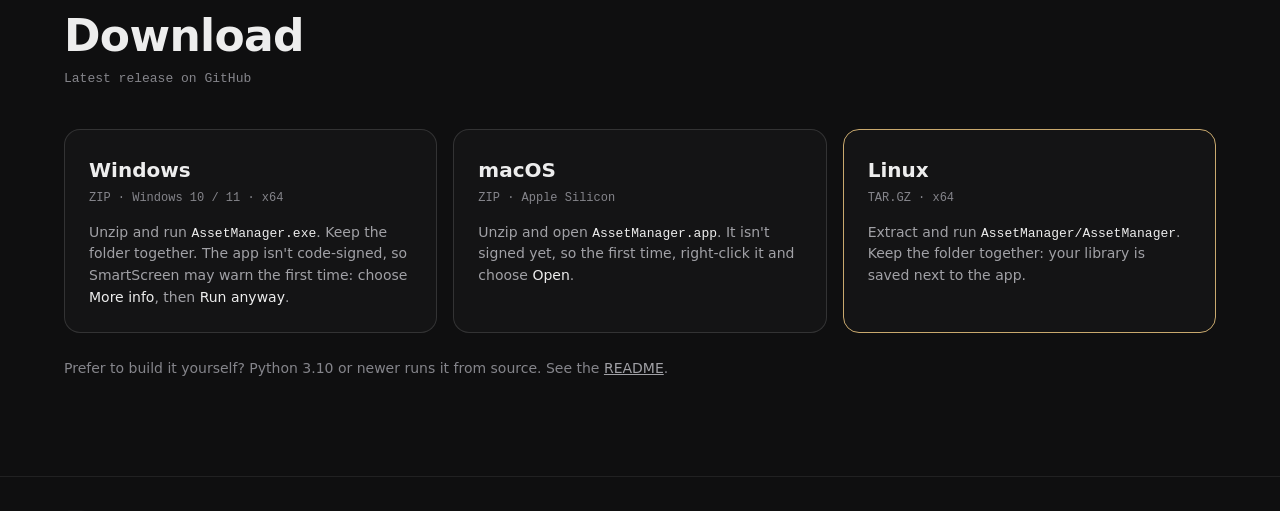
==== commit 33931f7d: "Add manual GitHub update checks Let users check for releases on demand, view release notes, and open" ====
--- a/docs/index.html
+++ b/docs/index.html
@@ -79,7 +79,7 @@
       </div>
       <div class="principle">
         <h3>Stays on your computer.</h3>
-        <p>Works offline. No account, no telemetry, nothing sent anywhere. Your library is plain JSON in one folder you can copy to back it up.</p>
+        <p>Works offline. No account, no telemetry. It goes online only when you click the version number to check GitHub for updates. Your library is plain JSON in one folder you can copy to back it up.</p>
       </div>
       <div class="principle">
         <h3>Ready for drives that come and go.</h3>
